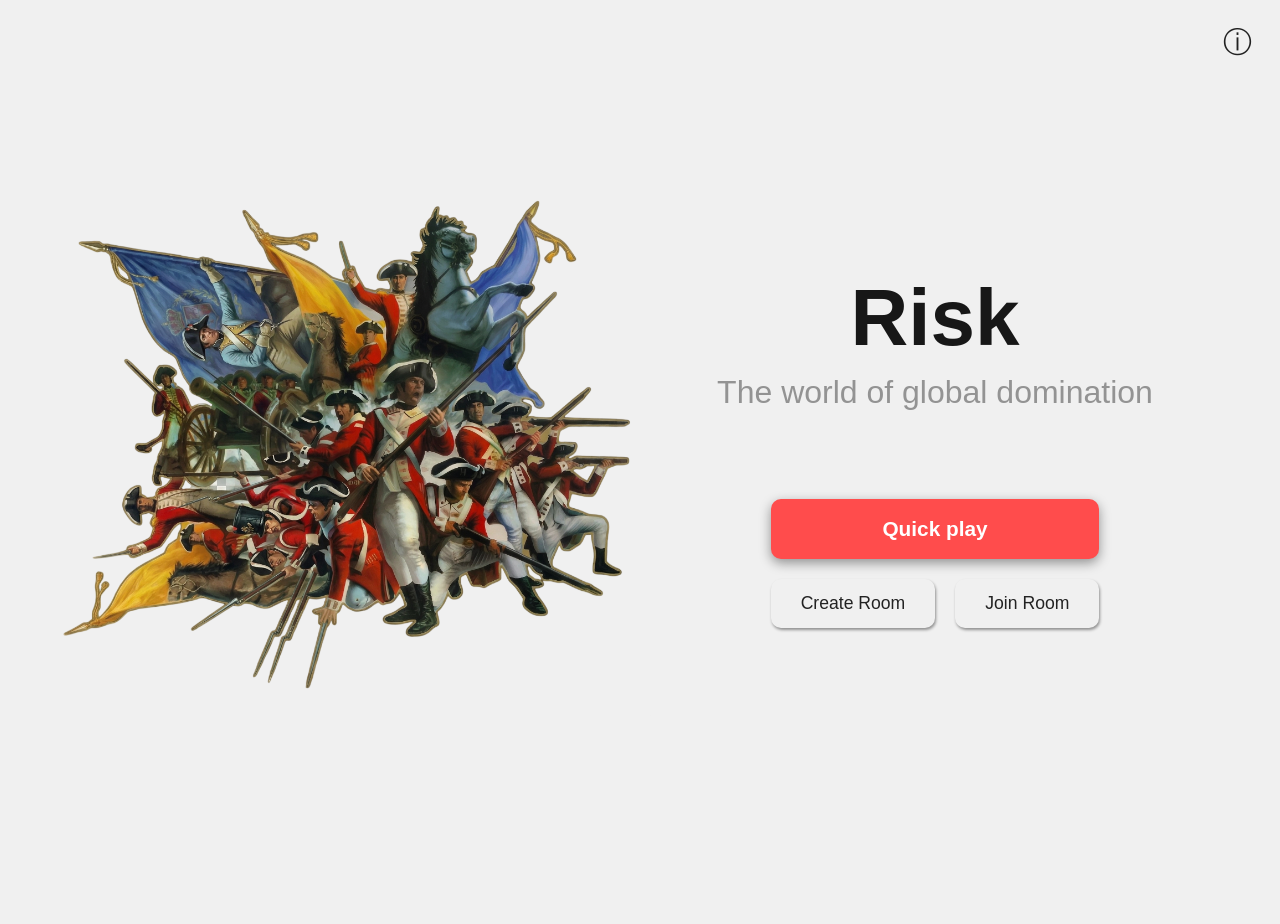
==== public/index.html @ a7f4a935 "[REF-03] | Removes unwanted assets & updates UI | [Adarsh/Amisha]" ====
<!DOCTYPE html>
<html lang="en">
  <head>
    <title>Home</title>
    <link rel="stylesheet" href="./styles/home.css" />
    <script type="module" src="./scripts/home_page/home.js"></script>
  </head>

  <body>
    <main>
      <section id="image-container">
        <img
          src="./assets/risk_logo.png"
          alt="risk_logo.png"
          id="risk-logo-img"
        >
      </section>
      <section id="content-container">
        <header id="game-heading">
          <h1>Risk</h1>
          <h2>The world of global domination</h2>
        </header>
        <div id="actions-panel">
          <form method="post" action="/quick-play" id="quick-play-actions">
            <button type="submit" id="quick-play-btn">Quick play</button>
          </form>

          <div id="room-actions">
            <button id="create-room-btn">Create Room</button>
            <button id="join-room-btn">Join Room</button>
          </div>
        </div>
      </section>

      <div id="game-info">
        <button id="game-info-btn">&#9432;</button>
      </div>
      <section id="game-information" class="game-info hidden">
        <article id="about">
          <h2>About</h2>
          <p>
            A strategy game of world domination. Capture territories, grow your
            armies, and eliminate opponents to control the entire map.
          </p>
        </article>

        <article id="objective">
          <h2>Objective</h2>
          <p>Conquer all 42 territories and defeat all players.</p>
        </article>

        <article id="turn-flow">
          <h2>Turn Flow</h2>
          <p>Each turn:</p>
          <ol>
            <li>
              <strong>Reinforce</strong> – Get armies (territories ÷ 3, min 3 +
              continent bonuses + cards)
            </li>
            <li>
              <strong>Attack</strong> – Invade adjacent territories using dice
            </li>
            <li>
              <strong>Fortify</strong> – Move armies between your territories
              (once)
            </li>
          </ol>
        </article>

        <article id="combat">
          <h2>Combat</h2>
          <ol>
            <li>Attack with up to 3 dice (need 2+ armies)</li>
            <li>Defender rolls up to 2 dice</li>
            <li>Highest dice win → loser removes 1 army</li>
            <li>Capture territory when enemy reaches 0</li>
          </ol>
        </article>

        <article id="cards">
          <h2>Cards</h2>
          <ol>
            <li>Gain 1 card if you capture a territory</li>
            <li>Trade sets for bonus armies</li>
            <li>Max 4 cards → must trade</li>
            <li>Eliminating a player gives you their cards</li>
          </ol>
        </article>
      </section>
    </main>
  </body>
</html>
---- public/styles/home.css ----
:root {
  --color-bg-main: #f0f0f0;
  --color-bg-hover-light: #ddd;

  --text-primary: #171717;
  --text-secondary: #939393;
  --text-dark: #222;
  --text-inverse: #ffffff;

  --color-accent: #ff4c4c;
  --color-accent-hover: #ff1a1a;

  --color-glass: rgba(255, 255, 255, 0.1);
  --color-glass-border: rgba(255, 255, 255, 0.2);

  --color-input-border: #ddd;
  --color-input-focus: var(--color-accent);
  --color-input-focus-shadow: rgba(255, 76, 76, 0.4);

  --color-button-text: #222;
  --color-button-hover-bg: #ddd;

  --color-icon-default: #222;
  --color-icon-hover-bg: #222;
  --color-icon-hover-text: #fff;

  --button-light-shadow: 1px 2px 3px rgba(0, 0, 0, 0.4);
  --shadow-soft: 0 4px 12px rgba(0, 0, 0, 0.4);
  --shadow-strong: 0 8px 20px rgba(255, 26, 26, 0.5);
}

* {
  margin: 0;
  padding: 0;
  box-sizing: border-box;
  font-family: "Montserrat", sans-serif;
}

body,
html {
  height: 100%;
  background-color: var(--color-bg-main);
  background-repeat: no-repeat;
  background-size: cover;
  overflow: hidden;
  backdrop-filter: blur(4px);
}

main {
  display: flex;
  height: 100vh;
}

#image-container {
  flex: 1;
  padding: 10em 0;
  position: relative;
  display: flex;
  justify-content: center;
  align-items: center;
  transition: transform 0.6s ease;
}

#risk-logo-img {
  transform: rotate(-90deg);
  width: 90%;
  height: auto;
}

#content-container {
  flex: 1;
  position: relative;
  display: flex;
  justify-content: center;
  align-items: center;
  padding: 50px;
  gap: 3em;
  flex-direction: column;
}

#game-info {
  position: absolute;
  top: 20px;
  right: 20px;
  z-index: 2;
}

#game-info-btn {
  font-size: 1.8em;
  border: none;
  background: transparent;
  border-radius: 50%;
  width: 45px;
  height: 45px;
  cursor: pointer;
  color: var(--color-icon-default);
  transition: all 0.3s ease;
}

#game-info-btn:hover {
  background: var(--color-icon-hover-bg);
  color: var(--color-icon-hover-text);
  transform: rotate(360deg);
}

#game-heading {
  text-align: center;
  margin-bottom: 40px;
  opacity: 0;
  animation: fadeIn 1s ease forwards;
  animation-delay: 0.3s;
}

header h1 {
  font-size: 5em;
  font-weight: 700;
  margin-bottom: 10px;
  color: var(--text-primary);
  transition: all 0.3s ease;
}

header h2 {
  font-size: 2rem;
  font-weight: 400;
  color: var(--text-secondary);
  transition: all 0.3s ease;
}

#quick-play-actions {
  width: 100%;
  margin-bottom: 20px;
}

#quick-play-btn {
  width: 100%;
  border: none;
  padding: 18px 0;
  cursor: pointer;
  font-weight: 700;
  font-size: 1.3rem;
  border-radius: 10px;
  transition: all 0.3s ease;
  color: var(--text-inverse);
  box-shadow: var(--shadow-soft);
  background-color: var(--color-accent);
}

#quick-play-btn:hover {
  background-color: var(--color-accent-hover);
  box-shadow: var(--shadow-strong);
  transform: scale(1.08);
}

#room-actions {
  display: flex;
  justify-content: center;
  gap: 20px;
}

#create-room-btn,
#join-room-btn {
  border: none;
  cursor: pointer;
  font-size: 1.1em;
  font-weight: 500;
  padding: 14px 30px;
  border-radius: 10px;
  transition: all 0.3s ease;
  background-color: transparent;
  color: var(--color-button-text);
  box-shadow: var(--button-light-shadow);
}

#create-room-btn:hover,
#join-room-btn:hover {
  background-color: var(--color-button-hover-bg);
  transform: translateY(-3px);
}

@keyframes fadeIn {
  0% {
    opacity: 0;
    transform: translateY(-20px);
  }
  100% {
    opacity: 1;
    transform: translateY(0);
  }
}

@keyframes pulse {
  0% {
    transform: scale(1);
  }
  50% {
    transform: scale(1.02);
  }
  100% {
    transform: scale(1);
  }
}

#game-information {
  position: absolute;
  top: 0;
  right: 0;
  width: 50%;
  height: 100vh;

  padding: 60px 50px;

  display: flex;
  flex-direction: column;
  gap: 25px;

  transform: translateX(100%);
  pointer-events: none;

  transition: transform 1s ease-in, opacity 0.6s ease;
}

main.show-info #game-information {
  transform: translateX(0);
  opacity: 1;
}

main.show-info #content-container {
  transform: translateX(0);
  opacity: 0;
  pointer-events: none;
}

#image-container,
#content-container {
  transition: transform 1s ease-in, opacity 0.6s ease;
}

#game-information article {
  padding: 20px;
  border-radius: 10px;
  background: #f7f7f7;
}

#game-information h2 {
  margin-bottom: 8px;
  color: #222;
}

#game-information p,
#game-information li {
  color: #555;
  line-height: 1.5;
}

#game-information ol {
  padding-left: 18px;
}

#game-heading {
  opacity: 0;
}

main:not(.show-info) #game-heading {
  animation: fadeIn 1s ease-in forwards;
  animation-delay: 0.6s;
}

main.show-info #game-heading {
  opacity: 0;
  animation: none;
}

main:not(.show-info) #content-container {
  transition: transform 0.6s ease, opacity 0.6s ease;
}
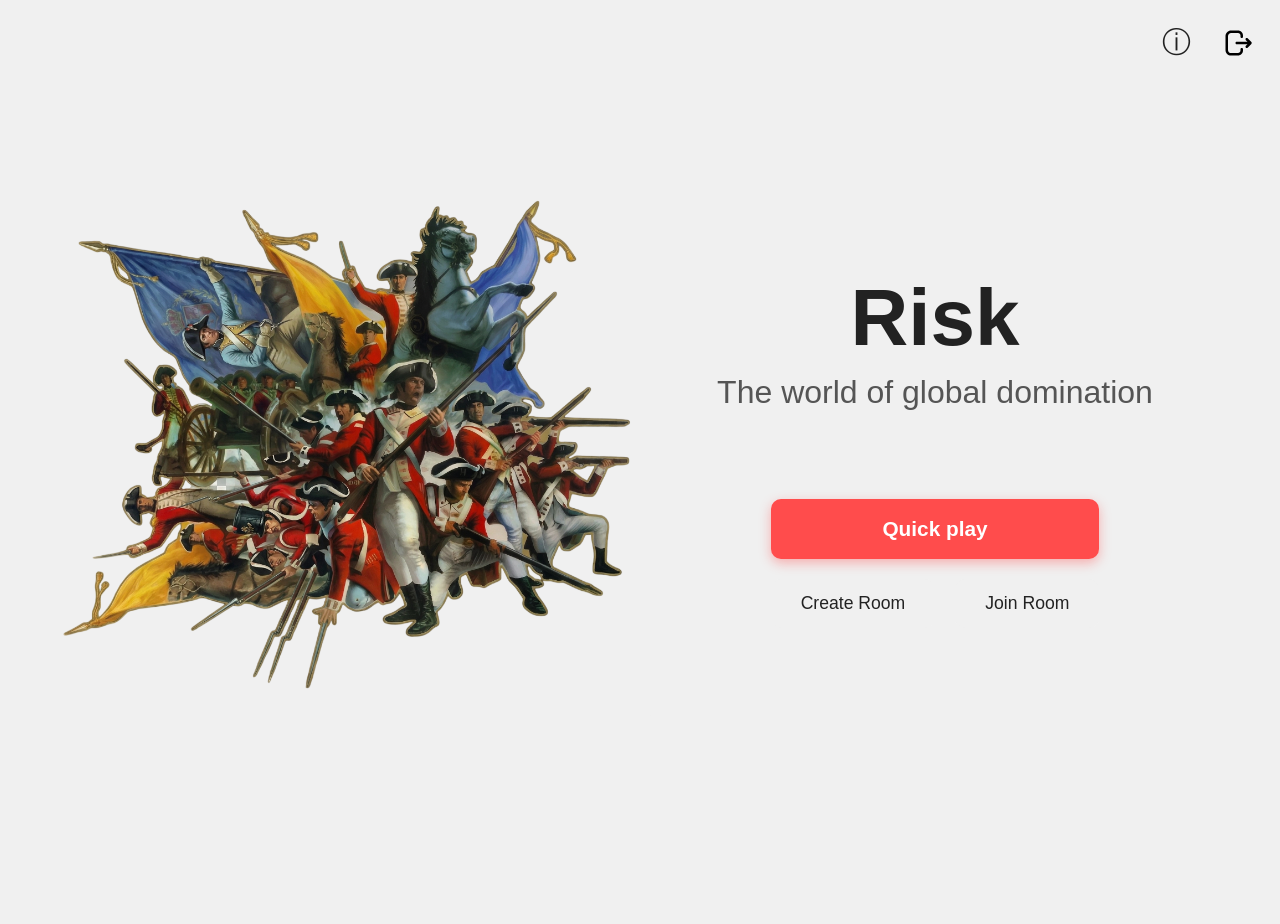
==== commit 734af517: "[#Ref-03] | removes unused exit game button | [Sidhartha]" ====
--- a/public/index.html
+++ b/public/index.html
@@ -5,7 +5,6 @@
     <link rel="stylesheet" href="./styles/home.css" />
     <script type="module" src="./scripts/home_page/home.js"></script>
   </head>
-
   <body>
     <main>
       <section id="image-container">
@@ -13,13 +12,14 @@
           src="./assets/risk_logo.png"
           alt="risk_logo.png"
           id="risk-logo-img"
-        >
+        />
       </section>
       <section id="content-container">
         <header id="game-heading">
           <h1>Risk</h1>
           <h2>The world of global domination</h2>
         </header>
+
         <div id="actions-panel">
           <form method="post" action="/quick-play" id="quick-play-actions">
             <button type="submit" id="quick-play-btn">Quick play</button>
@@ -31,10 +31,29 @@
           </div>
         </div>
       </section>
-
-      <div id="game-info">
-        <button id="game-info-btn">&#9432;</button>
-      </div>
+      <section id="menu">
+        <div class="game-info">
+          <button id="game-info-btn">&#9432;</button>
+        </div>
+        <div class="game-info">
+          <form action="/logout" method="post">
+            <button id="logout-button" type="submit">
+              <svg
+                width="30px"
+                height="30px"
+                viewBox="0 0 24 24"
+                xmlns="http://www.w3.org/2000/svg"
+              >
+                <path
+                  fill-rule="evenodd"
+                  clip-rule="evenodd"
+                  d="M2 6.5C2 4.01472 4.01472 2 6.5 2H12C14.2091 2 16 3.79086 16 6V7C16 7.55228 15.5523 8 15 8C14.4477 8 14 7.55228 14 7V6C14 4.89543 13.1046 4 12 4H6.5C5.11929 4 4 5.11929 4 6.5V17.5C4 18.8807 5.11929 20 6.5 20H12C13.1046 20 14 19.1046 14 18V17C14 16.4477 14.4477 16 15 16C15.5523 16 16 16.4477 16 17V18C16 20.2091 14.2091 22 12 22H6.5C4.01472 22 2 19.9853 2 17.5V6.5ZM18.2929 8.29289C18.6834 7.90237 19.3166 7.90237 19.7071 8.29289L22.7071 11.2929C23.0976 11.6834 23.0976 12.3166 22.7071 12.7071L19.7071 15.7071C19.3166 16.0976 18.6834 16.0976 18.2929 15.7071C17.9024 15.3166 17.9024 14.6834 18.2929 14.2929L19.5858 13L11 13C10.4477 13 10 12.5523 10 12C10 11.4477 10.4477 11 11 11L19.5858 11L18.2929 9.70711C17.9024 9.31658 17.9024 8.68342 18.2929 8.29289Z"
+                />
+              </svg>
+            </button>
+          </form>
+        </div>
+      </section>
       <section id="game-information" class="game-info hidden">
         <article id="about">
           <h2>About</h2>
@@ -54,14 +73,14 @@
           <p>Each turn:</p>
           <ol>
             <li>
-              <strong>Reinforce</strong> – Get armies (territories ÷ 3, min 3 +
+              <strong>Reinforce</strong> - Get armies (territories ÷ 3, min 3 +
               continent bonuses + cards)
             </li>
             <li>
-              <strong>Attack</strong> – Invade adjacent territories using dice
+              <strong>Attack</strong> - Invade adjacent territories using dice
             </li>
             <li>
-              <strong>Fortify</strong> – Move armies between your territories
+              <strong>Fortify</strong> - Move armies between your territories
               (once)
             </li>
           </ol>
--- a/public/styles/home.css
+++ b/public/styles/home.css
@@ -1,34 +1,3 @@
-:root {
-  --color-bg-main: #f0f0f0;
-  --color-bg-hover-light: #ddd;
-
-  --text-primary: #171717;
-  --text-secondary: #939393;
-  --text-dark: #222;
-  --text-inverse: #ffffff;
-
-  --color-accent: #ff4c4c;
-  --color-accent-hover: #ff1a1a;
-
-  --color-glass: rgba(255, 255, 255, 0.1);
-  --color-glass-border: rgba(255, 255, 255, 0.2);
-
-  --color-input-border: #ddd;
-  --color-input-focus: var(--color-accent);
-  --color-input-focus-shadow: rgba(255, 76, 76, 0.4);
-
-  --color-button-text: #222;
-  --color-button-hover-bg: #ddd;
-
-  --color-icon-default: #222;
-  --color-icon-hover-bg: #222;
-  --color-icon-hover-text: #fff;
-
-  --button-light-shadow: 1px 2px 3px rgba(0, 0, 0, 0.4);
-  --shadow-soft: 0 4px 12px rgba(0, 0, 0, 0.4);
-  --shadow-strong: 0 8px 20px rgba(255, 26, 26, 0.5);
-}
-
 * {
   margin: 0;
   padding: 0;
@@ -39,11 +8,8 @@
 body,
 html {
   height: 100%;
-  background-color: var(--color-bg-main);
-  background-repeat: no-repeat;
-  background-size: cover;
+  background-color: #f0f0f0;
   overflow: hidden;
-  backdrop-filter: blur(4px);
 }
 
 main {
@@ -61,6 +27,10 @@
   transition: transform 0.6s ease;
 }
 
+#image-container:hover {
+  transform: scale(1.02);
+}
+
 #risk-logo-img {
   transform: rotate(-90deg);
   width: 90%;
@@ -78,14 +48,19 @@
   flex-direction: column;
 }
 
-#game-info {
+#menu {
   position: absolute;
   top: 20px;
   right: 20px;
   z-index: 2;
-}
-
-#game-info-btn {
+  display: flex;
+  gap: 1em;
+  justify-content: center;
+  align-items: center;
+}
+
+#game-info-btn,
+#logout-button {
   font-size: 1.8em;
   border: none;
   background: transparent;
@@ -93,13 +68,29 @@
   width: 45px;
   height: 45px;
   cursor: pointer;
-  color: var(--color-icon-default);
+  color: #222;
   transition: all 0.3s ease;
 }
 
+#logout-button {
+  background-size: 30px 30px;
+  background-repeat: no-repeat;
+  background-position: center;
+
+  display: flex;
+  justify-content: center;
+  align-items: center;
+}
+
 #game-info-btn:hover {
-  background: var(--color-icon-hover-bg);
-  color: var(--color-icon-hover-text);
+  background: #222;
+  color: #fff;
+  transform: rotate(360deg);
+}
+
+#logout-button:hover {
+  background-color: #222;
+  fill: white;
   transform: rotate(360deg);
 }
 
@@ -115,15 +106,13 @@
   font-size: 5em;
   font-weight: 700;
   margin-bottom: 10px;
-  color: var(--text-primary);
-  transition: all 0.3s ease;
+  color: #222;
 }
 
 header h2 {
   font-size: 2rem;
   font-weight: 400;
-  color: var(--text-secondary);
-  transition: all 0.3s ease;
+  color: #555;
 }
 
 #quick-play-actions {
@@ -133,22 +122,23 @@
 
 #quick-play-btn {
   width: 100%;
+  padding: 18px 0;
+  font-size: 1.3rem;
+  font-weight: 700;
+  border-radius: 10px;
   border: none;
-  padding: 18px 0;
+  background-color: #ff4c4c;
+  color: #fff;
   cursor: pointer;
-  font-weight: 700;
-  font-size: 1.3rem;
-  border-radius: 10px;
   transition: all 0.3s ease;
-  color: var(--text-inverse);
-  box-shadow: var(--shadow-soft);
-  background-color: var(--color-accent);
+  box-shadow: 0 4px 12px rgba(255, 76, 76, 0.4);
+  animation: pulse 2s infinite;
 }
 
 #quick-play-btn:hover {
-  background-color: var(--color-accent-hover);
-  box-shadow: var(--shadow-strong);
+  background-color: #ff1a1a;
   transform: scale(1.08);
+  box-shadow: 0 8px 20px rgba(255, 26, 26, 0.5);
 }
 
 #room-actions {
@@ -159,21 +149,20 @@
 
 #create-room-btn,
 #join-room-btn {
-  border: none;
-  cursor: pointer;
+  padding: 14px 30px;
   font-size: 1.1em;
   font-weight: 500;
-  padding: 14px 30px;
   border-radius: 10px;
+  border: none;
+  background-color: #f0f0f0;
+  color: #222;
+  cursor: pointer;
   transition: all 0.3s ease;
-  background-color: transparent;
-  color: var(--color-button-text);
-  box-shadow: var(--button-light-shadow);
 }
 
 #create-room-btn:hover,
 #join-room-btn:hover {
-  background-color: var(--color-button-hover-bg);
+  background-color: #ddd;
   transform: translateY(-3px);
 }
 
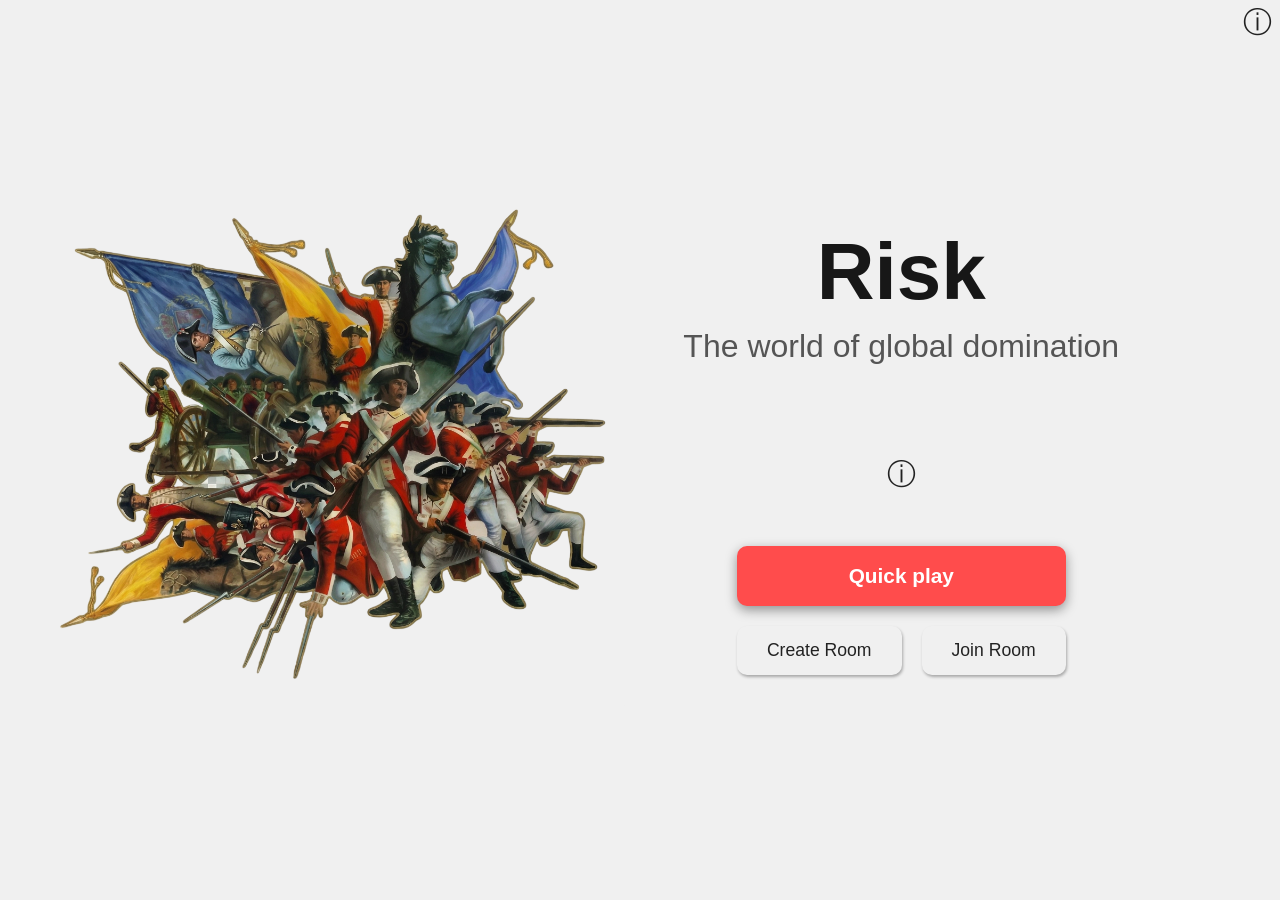
==== commit 3eb65f27: "[#03] |  add private room support, join/create flow, and lobby enhancements | [Bhargavi/Charitha] - " ====
--- a/public/index.html
+++ b/public/index.html
@@ -2,9 +2,11 @@
 <html lang="en">
   <head>
     <title>Home</title>
+    <script type="module" src="./scripts/home.js"></script>
     <link rel="stylesheet" href="./styles/home.css" />
-    <script type="module" src="./scripts/home_page/home.js"></script>
+    <link rel="stylesheet" href="./styles/components_style.css">
   </head>
+
   <body>
     <main>
       <section id="image-container">
@@ -14,11 +16,23 @@
           id="risk-logo-img"
         />
       </section>
+
       <section id="content-container">
         <header id="game-heading">
           <h1>Risk</h1>
           <h2>The world of global domination</h2>
         </header>
+
+        <div id="game-info">
+          <button id="game-info-btn">&#9432;</button>
+        </div>
+
+        <div id="join-room" class="disable-join">
+          <form action="/join-room" method="post" id="join-form">
+            <input type="text" name="roomId">
+            <button type="submit">Enter</button>
+          </form>
+        </div>
 
         <div id="actions-panel">
           <form method="post" action="/quick-play" id="quick-play-actions">
@@ -26,86 +40,17 @@
           </form>
 
           <div id="room-actions">
-            <button id="create-room-btn">Create Room</button>
+            <form action="/create-room" method="post">
+              <button id="create-room-btn">Create Room</button>
+            </form>
+
             <button id="join-room-btn">Join Room</button>
           </div>
         </div>
       </section>
-      <section id="menu">
-        <div class="game-info">
-          <button id="game-info-btn">&#9432;</button>
-        </div>
-        <div class="game-info">
-          <form action="/logout" method="post">
-            <button id="logout-button" type="submit">
-              <svg
-                width="30px"
-                height="30px"
-                viewBox="0 0 24 24"
-                xmlns="http://www.w3.org/2000/svg"
-              >
-                <path
-                  fill-rule="evenodd"
-                  clip-rule="evenodd"
-                  d="M2 6.5C2 4.01472 4.01472 2 6.5 2H12C14.2091 2 16 3.79086 16 6V7C16 7.55228 15.5523 8 15 8C14.4477 8 14 7.55228 14 7V6C14 4.89543 13.1046 4 12 4H6.5C5.11929 4 4 5.11929 4 6.5V17.5C4 18.8807 5.11929 20 6.5 20H12C13.1046 20 14 19.1046 14 18V17C14 16.4477 14.4477 16 15 16C15.5523 16 16 16.4477 16 17V18C16 20.2091 14.2091 22 12 22H6.5C4.01472 22 2 19.9853 2 17.5V6.5ZM18.2929 8.29289C18.6834 7.90237 19.3166 7.90237 19.7071 8.29289L22.7071 11.2929C23.0976 11.6834 23.0976 12.3166 22.7071 12.7071L19.7071 15.7071C19.3166 16.0976 18.6834 16.0976 18.2929 15.7071C17.9024 15.3166 17.9024 14.6834 18.2929 14.2929L19.5858 13L11 13C10.4477 13 10 12.5523 10 12C10 11.4477 10.4477 11 11 11L19.5858 11L18.2929 9.70711C17.9024 9.31658 17.9024 8.68342 18.2929 8.29289Z"
-                />
-              </svg>
-            </button>
-          </form>
-        </div>
-      </section>
-      <section id="game-information" class="game-info hidden">
-        <article id="about">
-          <h2>About</h2>
-          <p>
-            A strategy game of world domination. Capture territories, grow your
-            armies, and eliminate opponents to control the entire map.
-          </p>
-        </article>
-
-        <article id="objective">
-          <h2>Objective</h2>
-          <p>Conquer all 42 territories and defeat all players.</p>
-        </article>
-
-        <article id="turn-flow">
-          <h2>Turn Flow</h2>
-          <p>Each turn:</p>
-          <ol>
-            <li>
-              <strong>Reinforce</strong> - Get armies (territories ÷ 3, min 3 +
-              continent bonuses + cards)
-            </li>
-            <li>
-              <strong>Attack</strong> - Invade adjacent territories using dice
-            </li>
-            <li>
-              <strong>Fortify</strong> - Move armies between your territories
-              (once)
-            </li>
-          </ol>
-        </article>
-
-        <article id="combat">
-          <h2>Combat</h2>
-          <ol>
-            <li>Attack with up to 3 dice (need 2+ armies)</li>
-            <li>Defender rolls up to 2 dice</li>
-            <li>Highest dice win → loser removes 1 army</li>
-            <li>Capture territory when enemy reaches 0</li>
-          </ol>
-        </article>
-
-        <article id="cards">
-          <h2>Cards</h2>
-          <ol>
-            <li>Gain 1 card if you capture a territory</li>
-            <li>Trade sets for bonus armies</li>
-            <li>Max 4 cards → must trade</li>
-            <li>Eliminating a player gives you their cards</li>
-          </ol>
-        </article>
-      </section>
+      <div id="game-info">
+        <button id="game-info-btn">&#9432;</button>
+      </div>
     </main>
   </body>
 </html>
--- a/public/styles/home.css
+++ b/public/styles/home.css
@@ -1,3 +1,34 @@
+:root {
+  --color-bg-main: #f0f0f0;
+  --color-bg-hover-light: #ddd;
+
+  --text-primary: #171717;
+  --text-secondary: #555;
+  --text-dark: #222;
+  --text-inverse: #ffffff;
+
+  --color-accent: #ff4c4c;
+  --color-accent-hover: #ff1a1a;
+
+  --color-glass: rgba(255, 255, 255, 0.1);
+  --color-glass-border: rgba(255, 255, 255, 0.2);
+
+  --color-input-border: #ddd;
+  --color-input-focus: var(--color-accent);
+  --color-input-focus-shadow: rgba(255, 76, 76, 0.4);
+
+  --color-button-text: #222;
+  --color-button-hover-bg: #ddd;
+
+  --color-icon-default: #222;
+  --color-icon-hover-bg: #222;
+  --color-icon-hover-text: #fff;
+
+  --button-light-shadow: 1px 2px 3px rgba(0, 0, 0, 0.3);
+  --shadow-soft: 0 4px 12px rgba(0, 0, 0, 0.4);
+  --shadow-strong: 0 8px 20px rgba(255, 26, 26, 0.5);
+}
+
 * {
   margin: 0;
   padding: 0;
@@ -8,8 +39,11 @@
 body,
 html {
   height: 100%;
-  background-color: #f0f0f0;
+  background-color: var(--color-bg-main);
+  background-repeat: no-repeat;
+  background-size: cover;
   overflow: hidden;
+  backdrop-filter: blur(4px);
 }
 
 main {
@@ -25,10 +59,6 @@
   justify-content: center;
   align-items: center;
   transition: transform 0.6s ease;
-}
-
-#image-container:hover {
-  transform: scale(1.02);
 }
 
 #risk-logo-img {
@@ -68,7 +98,7 @@
   width: 45px;
   height: 45px;
   cursor: pointer;
-  color: #222;
+  color: var(--color-icon-default);
   transition: all 0.3s ease;
 }
 
@@ -83,8 +113,8 @@
 }
 
 #game-info-btn:hover {
-  background: #222;
-  color: #fff;
+  background: var(--color-icon-hover-bg);
+  color: var(--color-icon-hover-text);
   transform: rotate(360deg);
 }
 
@@ -106,13 +136,15 @@
   font-size: 5em;
   font-weight: 700;
   margin-bottom: 10px;
-  color: #222;
+  color: var(--text-primary);
+  transition: all 0.3s ease;
 }
 
 header h2 {
   font-size: 2rem;
   font-weight: 400;
-  color: #555;
+  color: var(--text-secondary);
+  transition: all 0.3s ease;
 }
 
 #quick-play-actions {
@@ -122,23 +154,23 @@
 
 #quick-play-btn {
   width: 100%;
+  border: none;
   padding: 18px 0;
+  cursor: pointer;
+  font-weight: 700;
   font-size: 1.3rem;
-  font-weight: 700;
   border-radius: 10px;
-  border: none;
-  background-color: #ff4c4c;
-  color: #fff;
-  cursor: pointer;
-  transition: all 0.3s ease;
-  box-shadow: 0 4px 12px rgba(255, 76, 76, 0.4);
+  transition: all 0.3s ease;
+  color: var(--text-inverse);
   animation: pulse 2s infinite;
+  box-shadow: var(--shadow-soft);
+  background-color: var(--color-accent);
 }
 
 #quick-play-btn:hover {
-  background-color: #ff1a1a;
+  background-color: var(--color-accent-hover);
+  box-shadow: var(--shadow-strong);
   transform: scale(1.08);
-  box-shadow: 0 8px 20px rgba(255, 26, 26, 0.5);
 }
 
 #room-actions {
@@ -149,20 +181,21 @@
 
 #create-room-btn,
 #join-room-btn {
-  padding: 14px 30px;
+  border: none;
+  cursor: pointer;
   font-size: 1.1em;
   font-weight: 500;
+  padding: 14px 30px;
   border-radius: 10px;
-  border: none;
-  background-color: #f0f0f0;
-  color: #222;
-  cursor: pointer;
-  transition: all 0.3s ease;
+  transition: all 0.3s ease;
+  background-color: transparent;
+  color: var(--color-button-text);
+  box-shadow: var(--button-light-shadow);
 }
 
 #create-room-btn:hover,
 #join-room-btn:hover {
-  background-color: #ddd;
+  background-color: var(--color-button-hover-bg);
   transform: translateY(-3px);
 }
 
--- a/public/styles/components_style.css
+++ b/public/styles/components_style.css
@@ -0,0 +1,503 @@
+.sidebar-left {
+  position: absolute;
+  top: 45%;
+  left: 2%;
+  display: flex;
+  flex-direction: column;
+  gap: 20px;
+  align-items: center;
+}
+
+.golden-cavalry-container {
+  position: relative;
+  top: 18px;
+  width: 60px;
+  height: 60px;
+  display: flex;
+  align-items: center;
+  justify-content: center;
+}
+
+.army-stats {
+  font-family: var(--primary-font);
+  display: flex;
+  align-items: center;
+}
+
+.stat-box {
+  color: var(--text-primary);
+  border: var(--ui-border);
+  background: var(--color-surface);
+  padding: 8px 14px;
+  font-weight: bold;
+}
+
+.stat-box.large {
+  font-size: 1.2em;
+  box-shadow: 0 10px 15px rgba(0, 0, 0, 0.1);
+}
+
+.stat-box.side {
+  color: var(--text-secondary);
+  margin: 0 -1px;
+}
+
+.continent-list {
+  display: grid;
+  grid-template-columns: repeat(2, 1fr);
+  gap: 12px;
+}
+
+.continent-pill {
+  border: var(--ui-border);
+  color: var(--text-primary);
+  border-radius: 8px;
+  padding: 10px 15px;
+  font-size: 0.9em;
+  font-weight: 700;
+  text-align: center;
+}
+
+.pill-na {
+  border: 2px solid var(--north-america-outline);
+  color: var(--north-america-outline);
+}
+
+.pill-sa {
+  border: 2px solid var(--south-america-outline);
+  color: var(--south-america-outline);
+}
+
+.pill-eu {
+  border: 2px solid var(--europe-outline);
+  color: var(--europe-outline);
+}
+
+.pill-af {
+  border: 2px solid var(--africa-outline);
+  color: var(--africa-outline);
+}
+
+.pill-as {
+  border: 2px solid var(--asia-outline);
+  color: var(--asia-outline);
+}
+
+.pill-au {
+  border: 2px solid var(--australia-outline);
+  color: var(--australia-outline);
+}
+
+.action-menu {
+  position: absolute;
+  bottom: 40px;
+  right: 40px;
+  display: flex;
+  gap: 15px;
+}
+
+.action-btn {
+  width: 65px;
+  height: 65px;
+  border: var(--ui-border);
+  border-radius: 50%;
+  background: var(--color-surface);
+  display: flex;
+  flex-direction: column;
+  align-items: center;
+  justify-content: center;
+  cursor: pointer;
+  font-size: 0.7em;
+  font-weight: 700;
+  color: var(--text-secondary);
+  transition: all 0.2s ease;
+}
+
+.action-btn svg {
+  width: 24px;
+  height: 24px;
+  stroke-width: 2;
+  margin-bottom: 4px;
+}
+
+.action-btn:hover {
+  border-color: var(--text-primary);
+  color: var(--text-primary);
+  transform: translateY(-2px);
+}
+
+.card-alert {
+  fill: red;
+  cx: 38;
+  cy: 10;
+  r: 10;
+}
+
+.highlight-card-icon {
+  background-color: var(--color-highlight-icon);
+  animation: infinite jump 1s ease;
+}
+
+.icon {
+  display: inline-block;
+  font-size: 40px;
+  cursor: pointer;
+}
+
+.icon-jump {
+  animation: infinite jump 1s ease;
+}
+
+.glow {
+  transform: translateY(-3px) scale(1.03);
+  box-shadow:
+    0 0 20px rgb(200, 238, 12),
+    0 0 16px rgba(255, 215, 0, 0.5),
+    0 8px 20px rgba(0, 0, 0, 0.25);
+}
+
+.glow-correct {
+  transform: translateY(-3px) scale(1.03);
+  box-shadow:
+    0 0 20px rgb(61, 242, 6),
+    0 0 16px rgba(101, 220, 16, 0.5),
+    0 8px 20px rgba(0, 0, 0, 0.25);
+}
+
+.glow-wrong {
+  transform: translateY(-3px) scale(1.03);
+  box-shadow:
+    0 0 20px rgb(255, 7, 7),
+    0 0 16px rgba(255, 98, 14, 0.5),
+    0 8px 20px rgba(0, 0, 0, 0.25);
+}
+
+#card-area,
+#force-trade {
+  z-index: 2;
+  position: absolute;
+  inset: 55% 64%;
+  height: 20em;
+  width: 40em;
+  background: rgba(255, 255, 255, 0.15);
+  backdrop-filter: blur(7px);
+
+  border: 1px solid rgba(255, 255, 255, 0.2);
+
+  box-shadow:
+    0 8px 32px rgba(0, 0, 0, 0.2),
+    inset 0 0 10px rgba(255, 255, 255, 0.1);
+
+  border-radius: 12px;
+  transition: all 0.6s ease-in;
+}
+
+.hidden {
+  opacity: 0;
+  transform: translateX(800px);
+}
+
+#card-area button,
+#force-trade button {
+  position: absolute;
+  top: 88%;
+  left: calc(50% - 3em);
+  height: 2em;
+  width: 3em;
+}
+
+#card-area > div,
+#force-trade div {
+  display: grid;
+  grid-auto-flow: column;
+  grid-auto-columns: 10em;
+  gap: 0.5em;
+  padding: 1em;
+  width: 100%;
+  height: 17em;
+  overflow-x: auto;
+  overflow-y: hidden;
+}
+
+.card {
+  display: flex;
+  justify-content: center;
+  align-items: center;
+  height: 14em;
+  width: 9em;
+  justify-content: center;
+  background-repeat: no-repeat;
+  border-radius: 10px;
+  border: 1px solid black;
+  transition: all 0.4s ease;
+  width: 100%;
+}
+
+[data-card-type="canon"] {
+  background-image: url(../assets/canon.svg);
+  background-position: center;
+  background-size: cover;
+}
+
+[data-card-type="soldier"] {
+  background-image: url(../assets/cavalry.png);
+  background-size: cover;
+  background-position: center;
+}
+
+[data-card-type="knight"] {
+  background-size: cover;
+  background-image: url(../assets/artillery.png);
+  background-position: center;
+}
+
+[data-card-type="wild"] {
+  background-size: cover;
+  background-image: url(../assets/wildCard.png);
+  background-position: center;
+}
+
+#game-state-container {
+  top: 20px;
+  left: 20px;
+  z-index: 100;
+  padding: 0.6em;
+  position: fixed;
+  font-size: 1.3em;
+  font-weight: 600;
+  font-family: sans-serif;
+  text-transform: uppercase;
+}
+
+.notification {
+  position: fixed;
+  display: none;
+  width: 100%;
+  top: 80%;
+  left: 0px;
+  height: 4em;
+  opacity: 0;
+  transition: transform 0.3s ease, opacity 0.3s ease;
+}
+
+.notification.success,
+.notification.fail,
+.notification.info,
+.notification.warning {
+  display: flex;
+  justify-content: center;
+  align-items: center;
+  opacity: 0.8;
+}
+
+.notification.success {
+  background: var(--color-success);
+}
+
+.notification.fail {
+  background: var(--color-fail);
+}
+
+#notification-text {
+  color: black;
+  font-family: var(--text-secondary);
+  text-align: center;
+  font-size: 2em;
+}
+
+.notification.info {
+  background: var(--color-info);
+}
+
+.notification.warning {
+  background: var(--color-warning);
+}
+
+/* #skip-button {
+  z-index: 10;
+  position: fixed;
+  right: 3%;
+  bottom: 20%;
+  border: 1px solid rgba(0, 0, 0, 0.5);
+  background: white;
+  border-radius: 5px;
+  padding: 20px;
+  font-size: 20px;
+}
+
+#skip-button:hover {
+  background-color: rgba(0, 0, 0, 0.2);
+} */
+
+#skip-button {
+  position: fixed;
+  right: 3%;
+  bottom: 20%;
+
+  padding: 12px 22px;
+  font-size: 16px;
+  font-family: var(--secondary-font);
+
+  color: #3e3326;
+
+  background: linear-gradient(to bottom, #f4e7c5, #e0cfa3);
+
+  border: 2px solid #8b7d6a;
+  border-radius: 8px;
+
+  box-shadow:
+    0 3px 6px rgba(0, 0, 0, 0.3),
+    inset 0 1px 0 rgba(255, 255, 255, 0.6);
+
+  cursor: pointer;
+  transition: all 0.2s ease;
+}
+
+#skip-button:hover {
+  background: linear-gradient(to bottom, #f8edcf, #e8d8b5);
+
+  border-color: #c4a75c;
+  box-shadow: 0 4px 10px rgba(0, 0, 0, 0.4), 0 0 6px rgba(196, 167, 92, 0.6);
+
+  transform: translateY(-2px);
+}
+
+input[type="number"]::-webkit-outer-spin-button,
+input[type="number"]::-webkit-inner-spin-button {
+  -webkit-appearance: none;
+  margin: 0;
+}
+
+#deploy-troops-container {
+  position: absolute;
+  transform: translateX(-50%) translateY(-80%);
+  border: none;
+  border-radius: 14px;
+  background: transparent;
+}
+
+#deploy-troops-selector,
+#deploy-actions {
+  width: 8em;
+  display: flex;
+}
+
+#deploy-troops-selector {
+  justify-content: space-between;
+  align-items: center;
+  background: var(--color-bg-deploy-troop-selection);
+  border-radius: 10px;
+  overflow: hidden;
+}
+
+#deploy-actions {
+  justify-content: space-between;
+  gap: 10px;
+}
+
+#deploy-troops-form {
+  display: flex;
+  flex-direction: column;
+  gap: 16px;
+  padding: 10px;
+
+  background: var(--color-bg-deploy-form);
+  border-radius: 14px;
+  box-shadow: 0 10px 25px rgba(0, 0, 0, 0.4);
+
+  color: var(--text-tertiary);
+  font-family: var(--primary-font);
+}
+
+#deploy-troops-selector button,
+#deploy-troops-btn,
+#cancel-deploy-btn {
+  border: none;
+  cursor: pointer;
+  transition: 0.2s;
+}
+
+#deploy-troops-selector button {
+  width: 42px;
+  height: 42px;
+  background: var(--color-bg-deploy-selector-button);
+  color: var(--text-tertiary);
+  font-size: 18px;
+}
+
+#deploy-troops-selector button:hover {
+  background: var(--color-bg-deploy-selector-button-hover);
+}
+
+#troop-count-input {
+  height: 42px;
+  border: none;
+  outline: none;
+  text-align: center;
+  background: transparent;
+  color: var(--text-tertiary);
+  font-size: 16px;
+}
+
+#deploy-troops-btn,
+#cancel-deploy-btn {
+  flex: 1;
+  padding: 0.4em 0;
+  border-radius: 8px;
+}
+
+#deploy-troops-btn {
+  background: var(--color-bg-deploy-button);
+  color: var(--text-tertiary);
+  font-weight: 600;
+}
+
+#cancel-deploy-btn {
+  background: var(--color-bg-cancel-deploy);
+  color: var(--color-tertiary);
+  font-size: 16px;
+}
+
+#cancel-deploy-btn:hover {
+  background: var(--color-bg-cancel-deploy-hover);
+}
+
+#deploy-troops-btn:hover,
+#cancel-deploy-btn:hover {
+  transform: scale(1.05);
+}
+
+#cancel-deploy-btn:active {
+  transform: scale(0.9);
+}
+
+.glass-box, #glass-box {
+  position: absolute;
+  background: var(--color-bg-glass-box);
+  margin: 0 auto;
+  z-index: 10;
+  height: 20em;
+  width: 40em;
+  border-radius: 10px;
+  display: flex;
+  flex-direction: column;
+  gap: 1em;
+  justify-content: center;
+  align-items: center;
+  color: var(--color-glass-box);
+  inset: 30%;
+  transition: all 0.6s ease-in;
+  box-shadow: 0 0 5px 4px rgba(15, 110, 194, 0.437);
+}
+
+.d-none {
+  transform: translateY(-60em);
+}
+
+.disable-join {
+  display: none;
+}
+
+.remove-events {
+  pointer-events: none;
+}
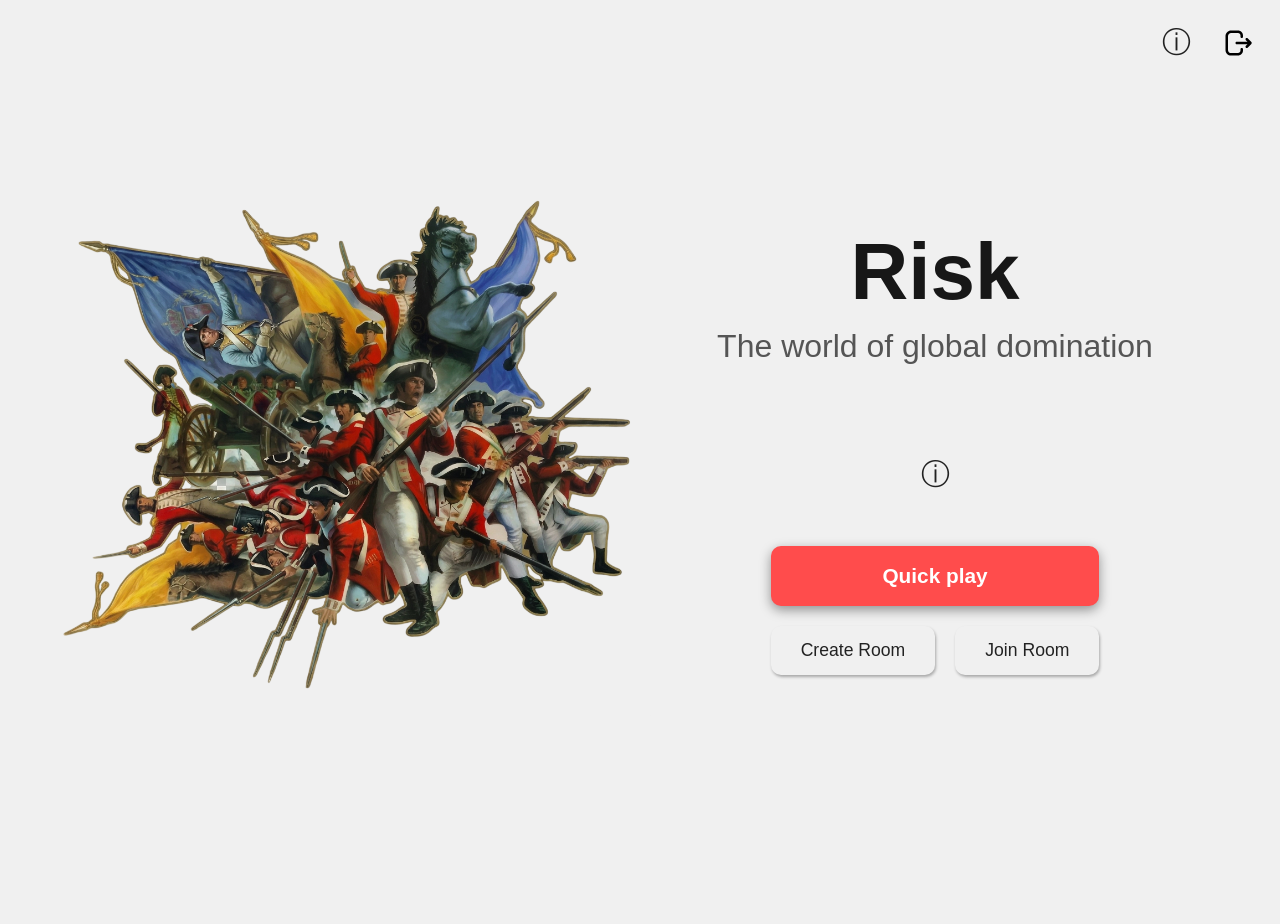
==== commit ede4f9fe: "[#03] | Merge branch 'main' of github.com:step-batch-11/risk-imperium | [Bhargavi/Charitha]" ====
--- a/public/index.html
+++ b/public/index.html
@@ -5,8 +5,8 @@
     <script type="module" src="./scripts/home.js"></script>
     <link rel="stylesheet" href="./styles/home.css" />
     <link rel="stylesheet" href="./styles/components_style.css">
+    <script type="module" src="./scripts/home_page/home.js"></script>
   </head>
-
   <body>
     <main>
       <section id="image-container">
@@ -48,9 +48,81 @@
           </div>
         </div>
       </section>
-      <div id="game-info">
-        <button id="game-info-btn">&#9432;</button>
-      </div>
+      <section id="menu">
+        <div class="game-info">
+          <button id="game-info-btn">&#9432;</button>
+        </div>
+        <div class="game-info">
+          <form action="/logout" method="post">
+            <button id="logout-button" type="submit">
+              <svg
+                width="30px"
+                height="30px"
+                viewBox="0 0 24 24"
+                xmlns="http://www.w3.org/2000/svg"
+              >
+                <path
+                  fill-rule="evenodd"
+                  clip-rule="evenodd"
+                  d="M2 6.5C2 4.01472 4.01472 2 6.5 2H12C14.2091 2 16 3.79086 16 6V7C16 7.55228 15.5523 8 15 8C14.4477 8 14 7.55228 14 7V6C14 4.89543 13.1046 4 12 4H6.5C5.11929 4 4 5.11929 4 6.5V17.5C4 18.8807 5.11929 20 6.5 20H12C13.1046 20 14 19.1046 14 18V17C14 16.4477 14.4477 16 15 16C15.5523 16 16 16.4477 16 17V18C16 20.2091 14.2091 22 12 22H6.5C4.01472 22 2 19.9853 2 17.5V6.5ZM18.2929 8.29289C18.6834 7.90237 19.3166 7.90237 19.7071 8.29289L22.7071 11.2929C23.0976 11.6834 23.0976 12.3166 22.7071 12.7071L19.7071 15.7071C19.3166 16.0976 18.6834 16.0976 18.2929 15.7071C17.9024 15.3166 17.9024 14.6834 18.2929 14.2929L19.5858 13L11 13C10.4477 13 10 12.5523 10 12C10 11.4477 10.4477 11 11 11L19.5858 11L18.2929 9.70711C17.9024 9.31658 17.9024 8.68342 18.2929 8.29289Z"
+                />
+              </svg>
+            </button>
+          </form>
+        </div>
+      </section>
+      <section id="game-information" class="game-info hidden">
+        <article id="about">
+          <h2>About</h2>
+          <p>
+            A strategy game of world domination. Capture territories, grow your
+            armies, and eliminate opponents to control the entire map.
+          </p>
+        </article>
+
+        <article id="objective">
+          <h2>Objective</h2>
+          <p>Conquer all 42 territories and defeat all players.</p>
+        </article>
+
+        <article id="turn-flow">
+          <h2>Turn Flow</h2>
+          <p>Each turn:</p>
+          <ol>
+            <li>
+              <strong>Reinforce</strong> - Get armies (territories ÷ 3, min 3 +
+              continent bonuses + cards)
+            </li>
+            <li>
+              <strong>Attack</strong> - Invade adjacent territories using dice
+            </li>
+            <li>
+              <strong>Fortify</strong> - Move armies between your territories
+              (once)
+            </li>
+          </ol>
+        </article>
+
+        <article id="combat">
+          <h2>Combat</h2>
+          <ol>
+            <li>Attack with up to 3 dice (need 2+ armies)</li>
+            <li>Defender rolls up to 2 dice</li>
+            <li>Highest dice win → loser removes 1 army</li>
+            <li>Capture territory when enemy reaches 0</li>
+          </ol>
+        </article>
+
+        <article id="cards">
+          <h2>Cards</h2>
+          <ol>
+            <li>Gain 1 card if you capture a territory</li>
+            <li>Trade sets for bonus armies</li>
+            <li>Max 4 cards → must trade</li>
+            <li>Eliminating a player gives you their cards</li>
+          </ol>
+        </article>
+      </section>
     </main>
   </body>
 </html>
--- a/public/styles/components_style.css
+++ b/public/styles/components_style.css
@@ -49,8 +49,6 @@
 }
 
 .continent-pill {
-  border: var(--ui-border);
-  color: var(--text-primary);
   border-radius: 8px;
   padding: 10px 15px;
   font-size: 0.9em;
@@ -87,6 +85,22 @@
   border: 2px solid var(--australia-outline);
   color: var(--australia-outline);
 }
+
+/* @media (min-width: 800px) {
+  .continent-list {
+    display: grid;
+    grid-template-columns: repeat(auto-fit, minmax(5em, 6em));
+    gap: 12px;
+  }∑
+}
+
+@media (min-width: 1024px) {
+  .continent-list {
+    display: grid;
+    grid-template-columns: repeat(2, minmax(8em, 1fr));
+    gap: 12px;
+  }
+} */
 
 .action-menu {
   position: absolute;
@@ -313,22 +327,6 @@
   background: var(--color-warning);
 }
 
-/* #skip-button {
-  z-index: 10;
-  position: fixed;
-  right: 3%;
-  bottom: 20%;
-  border: 1px solid rgba(0, 0, 0, 0.5);
-  background: white;
-  border-radius: 5px;
-  padding: 20px;
-  font-size: 20px;
-}
-
-#skip-button:hover {
-  background-color: rgba(0, 0, 0, 0.2);
-} */
-
 #skip-button {
   position: fixed;
   right: 3%;
@@ -471,7 +469,8 @@
   transform: scale(0.9);
 }
 
-.glass-box, #glass-box {
+.glass-box,
+#glass-box {
   position: absolute;
   background: var(--color-bg-glass-box);
   margin: 0 auto;
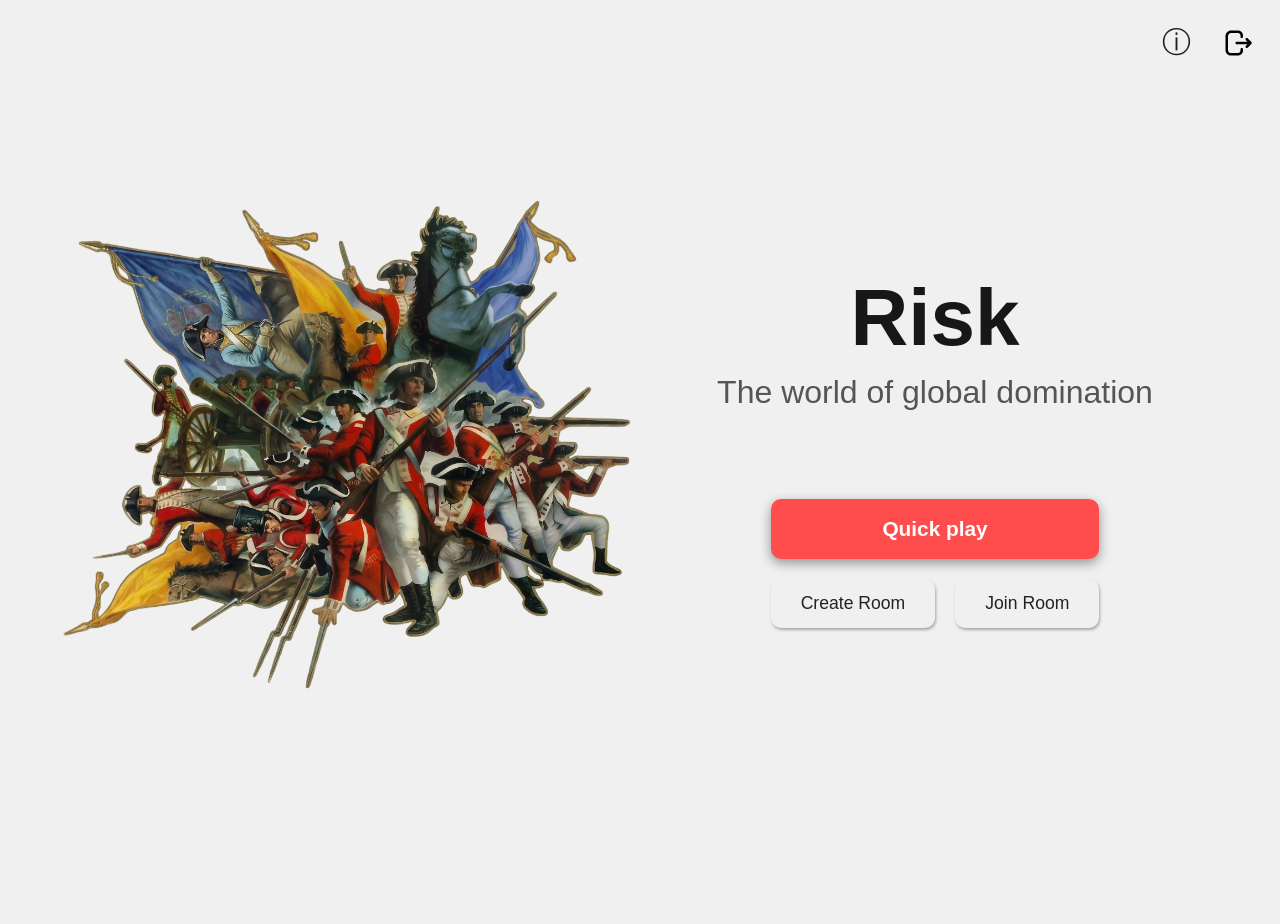
==== commit a8ae59d0: "[#REF-03] | Fixes the bug of about game icon showing 2 times | [Amisha/Adarsh]" ====
--- a/public/index.html
+++ b/public/index.html
@@ -22,10 +22,6 @@
           <h1>Risk</h1>
           <h2>The world of global domination</h2>
         </header>
-
-        <div id="game-info">
-          <button id="game-info-btn">&#9432;</button>
-        </div>
 
         <div id="join-room" class="disable-join">
           <form action="/join-room" method="post" id="join-form">
--- a/public/styles/home.css
+++ b/public/styles/home.css
@@ -128,8 +128,6 @@
   text-align: center;
   margin-bottom: 40px;
   opacity: 0;
-  animation: fadeIn 1s ease forwards;
-  animation-delay: 0.3s;
 }
 
 header h1 {
@@ -284,7 +282,7 @@
 
 main:not(.show-info) #game-heading {
   animation: fadeIn 1s ease-in forwards;
-  animation-delay: 0.6s;
+  animation-delay: 0.3s;
 }
 
 main.show-info #game-heading {
--- a/public/styles/components_style.css
+++ b/public/styles/components_style.css
@@ -405,6 +405,8 @@
 
   color: var(--text-tertiary);
   font-family: var(--primary-font);
+  align-items: center;
+  justify-content: center;
 }
 
 #deploy-troops-selector button,
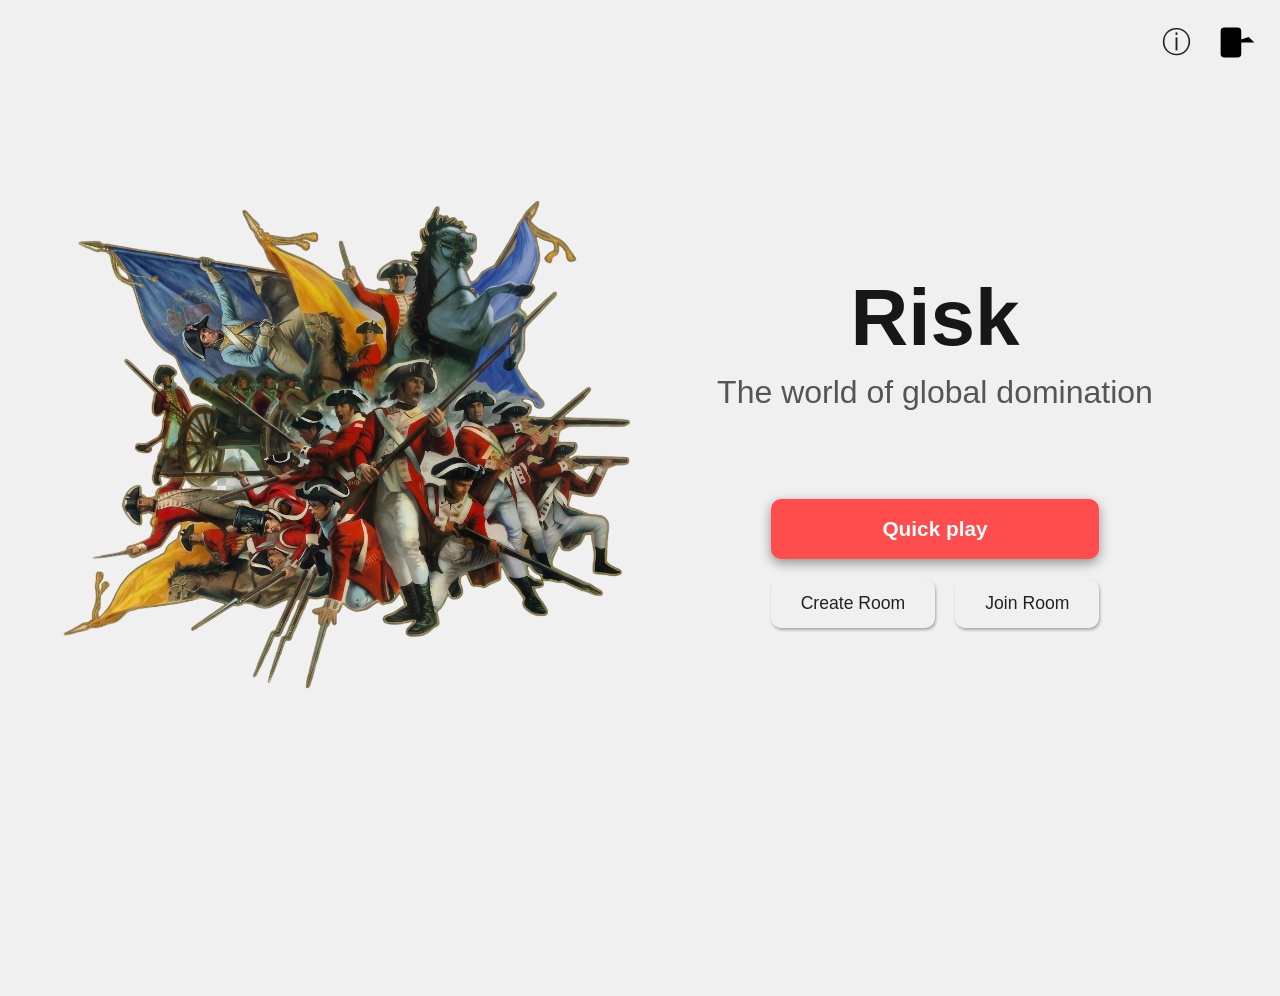
==== commit 5feaddb3: "[#REF-03] | Merge branch 'main' of github.com:step-batch-11/risk-imperium | [Adarsh/Amisha]" ====
--- a/public/index.html
+++ b/public/index.html
@@ -7,6 +7,7 @@
     <link rel="stylesheet" href="./styles/components_style.css">
     <script type="module" src="./scripts/home_page/home.js"></script>
   </head>
+
   <body>
     <main>
       <section id="image-container">
@@ -17,6 +18,10 @@
         />
       </section>
 
+      <div id="notification-container" class="notification">
+        <p id="notification-text"></p>
+      </div>
+
       <section id="content-container">
         <header id="game-heading">
           <h1>Risk</h1>
@@ -25,8 +30,17 @@
 
         <div id="join-room" class="disable-join">
           <form action="/join-room" method="post" id="join-form">
-            <input type="text" name="roomId">
-            <button type="submit">Enter</button>
+            <label for="roomId-text" id="room-title">Room-Id : </label>
+            <input
+              type="text"
+              name="roomId"
+              id="roomId-text"
+              required
+              autofocus
+            ><br>
+            <div id="joinBtn-container">
+              <button type="submit">Join</button>
+            </div>
           </form>
         </div>
 
@@ -51,16 +65,9 @@
         <div class="game-info">
           <form action="/logout" method="post">
             <button id="logout-button" type="submit">
-              <svg
-                width="30px"
-                height="30px"
-                viewBox="0 0 24 24"
-                xmlns="http://www.w3.org/2000/svg"
-              >
+              <svg viewBox="0 0 24 24" id="logout-svg">
                 <path
-                  fill-rule="evenodd"
-                  clip-rule="evenodd"
-                  d="M2 6.5C2 4.01472 4.01472 2 6.5 2H12C14.2091 2 16 3.79086 16 6V7C16 7.55228 15.5523 8 15 8C14.4477 8 14 7.55228 14 7V6C14 4.89543 13.1046 4 12 4H6.5C5.11929 4 4 5.11929 4 6.5V17.5C4 18.8807 5.11929 20 6.5 20H12C13.1046 20 14 19.1046 14 18V17C14 16.4477 14.4477 16 15 16C15.5523 16 16 16.4477 16 17V18C16 20.2091 14.2091 22 12 22H6.5C4.01472 22 2 19.9853 2 17.5V6.5ZM18.2929 8.29289C18.6834 7.90237 19.3166 7.90237 19.7071 8.29289L22.7071 11.2929C23.0976 11.6834 23.0976 12.3166 22.7071 12.7071L19.7071 15.7071C19.3166 16.0976 18.6834 16.0976 18.2929 15.7071C17.9024 15.3166 17.9024 14.6834 18.2929 14.2929L19.5858 13L11 13C10.4477 13 10 12.5523 10 12C10 11.4477 10.4477 11 11 11L19.5858 11L18.2929 9.70711C17.9024 9.31658 17.9024 8.68342 18.2929 8.29289Z"
+                  d="M14 8v-2a2 2 0 0 0 -2 -2h-7a2 2 0 0 0 -2 2v12a2 2 0 0 0 2 2h7a2 2 0 0 0 2 -2v-2 M9 12h12l-3 -3 M18 15l3 -3"
                 />
               </svg>
             </button>
@@ -72,7 +79,7 @@
           <h2>About</h2>
           <p>
             A strategy game of world domination. Capture territories, grow your
-            armies, and eliminate opponents to control the entire map.
+            armies, and eliminate opponents to control the entire world.
           </p>
         </article>
 
@@ -86,15 +93,15 @@
           <p>Each turn:</p>
           <ol>
             <li>
-              <strong>Reinforce</strong> - Get armies (territories ÷ 3, min 3 +
-              continent bonuses + cards)
+              <strong>Reinforce</strong> - Get armies (territories ÷ 3, [ min 3
+              ] + continent bonuses + cards)
             </li>
             <li>
-              <strong>Attack</strong> - Invade adjacent territories using dice
+              <strong>Attack</strong> - Invade adjacent territories using troops
             </li>
             <li>
-              <strong>Fortify</strong> - Move armies between your territories
-              (once)
+              <strong>Fortify</strong> - Move armies between your connected
+              territories (once)
             </li>
           </ol>
         </article>
@@ -102,10 +109,17 @@
         <article id="combat">
           <h2>Combat</h2>
           <ol>
-            <li>Attack with up to 3 dice (need 2+ armies)</li>
-            <li>Defender rolls up to 2 dice</li>
-            <li>Highest dice win → loser removes 1 army</li>
-            <li>Capture territory when enemy reaches 0</li>
+            <li>Attack with up to 3 troops (need 3+ army)</li>
+            <li>Defender defends with up to 2 troops ( need 1+ army )</li>
+            <li>
+              Highest dice win → loser loses the number of troops they
+              attacked/defended with
+            </li>
+            <li>
+              In case of tie → attacker loses the number of troops they attacked
+              with
+            </li>
+            <li>Capture territory when enemy has no army left</li>
           </ol>
         </article>
 
@@ -113,8 +127,10 @@
           <h2>Cards</h2>
           <ol>
             <li>Gain 1 card if you capture a territory</li>
-            <li>Trade sets for bonus armies</li>
-            <li>Max 4 cards → must trade</li>
+            <li>
+              Trade sets for bonus armies [ all 3 unique/distinct set of cards ]
+            </li>
+            <li>Max 5 cards → must trade [ force trade ]</li>
             <li>Eliminating a player gives you their cards</li>
           </ol>
         </article>
--- a/public/styles/components_style.css
+++ b/public/styles/components_style.css
@@ -85,22 +85,6 @@
   border: 2px solid var(--australia-outline);
   color: var(--australia-outline);
 }
-
-/* @media (min-width: 800px) {
-  .continent-list {
-    display: grid;
-    grid-template-columns: repeat(auto-fit, minmax(5em, 6em));
-    gap: 12px;
-  }∑
-}
-
-@media (min-width: 1024px) {
-  .continent-list {
-    display: grid;
-    grid-template-columns: repeat(2, minmax(8em, 1fr));
-    gap: 12px;
-  }
-} */
 
 .action-menu {
   position: absolute;
@@ -502,3 +486,31 @@
 .remove-events {
   pointer-events: none;
 }
+
+#roomId-text {
+  width: 65%;
+  padding: 0.5em;
+  border-radius: 4px;
+}
+#joinBtn-container {
+  display: flex;
+  align-items: center;
+  justify-content: center;
+  margin-top: 30px;
+}
+
+#joinBtn-container button {
+  padding: 0.3em;
+  width: 35%;
+  color: var(--text-inverse);
+  box-shadow: var(--shadow-soft);
+  background-color: var(--color-accent);
+  border: none;
+  border-radius: 4px;
+  font-size: 20px;
+}
+
+#join-form {
+  font-size: 20px;
+  width: 300px;
+}
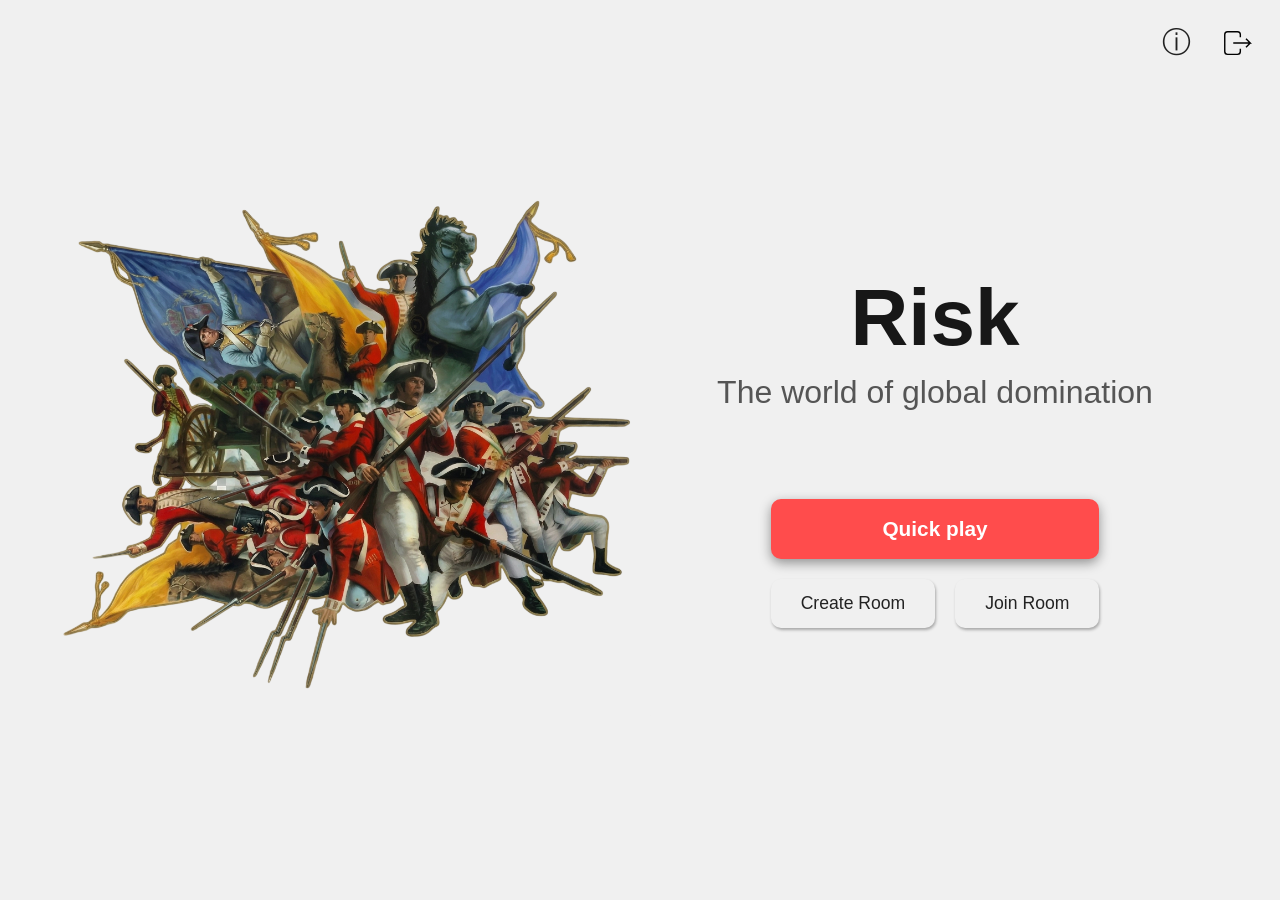
==== commit 2d62fb14: "[#08] | Merge branch 'main' of github.com:step-batch-11/risk-imperium | [Bhargavi/Charitha]" ====
--- a/public/index.html
+++ b/public/index.html
@@ -1,140 +1,133 @@
 <!DOCTYPE html>
 <html lang="en">
-  <head>
-    <title>Home</title>
-    <script type="module" src="./scripts/home.js"></script>
-    <link rel="stylesheet" href="./styles/home.css" />
-    <link rel="stylesheet" href="./styles/components_style.css">
-    <script type="module" src="./scripts/home_page/home.js"></script>
-  </head>
 
-  <body>
-    <main>
-      <section id="image-container">
-        <img
-          src="./assets/risk_logo.png"
-          alt="risk_logo.png"
-          id="risk-logo-img"
-        />
-      </section>
+<head>
+  <title>Home</title>
+  <script type="module" src="./scripts/home.js"></script>
+  <link rel="stylesheet" href="./styles/home.css" />
+  <link rel="stylesheet" href="./styles/components_style.css">
+  <link rel="stylesheet" href="./styles/animations.css">
+  <link rel="shortcut icon" href="./assets/favicon.ico" type="image/x-icon" />
+  <script type="module" src="./scripts/home_page/home.js"></script>
+</head>
 
-      <div id="notification-container" class="notification">
-        <p id="notification-text"></p>
+<body>
+  <main>
+    <section id="image-container">
+      <img src="./assets/risk_logo.png" alt="risk_logo.png" id="risk-logo-img" />
+    </section>
+
+    <div id="notification-container" class="notification">
+      <p id="notification-text"></p>
+    </div>
+
+    <section id="content-container">
+      <header id="game-heading">
+        <h1>Risk</h1>
+        <h2>The world of global domination</h2>
+      </header>
+
+      <div id="join-room" class="disable-join">
+        <form action="/join-room" method="post" id="join-form">
+          <label for="roomId-text" id="room-title">Room-Id : </label>
+          <input type="text" name="roomId" id="roomId-text" required autofocus><br>
+          <div id="joinBtn-container">
+            <button type="submit">Join</button>
+          </div>
+        </form>
       </div>
 
-      <section id="content-container">
-        <header id="game-heading">
-          <h1>Risk</h1>
-          <h2>The world of global domination</h2>
-        </header>
+      <div id="actions-panel">
+        <form method="post" action="/quick-play" id="quick-play-actions">
+          <button type="submit" id="quick-play-btn">Quick play</button>
+        </form>
 
-        <div id="join-room" class="disable-join">
-          <form action="/join-room" method="post" id="join-form">
-            <label for="roomId-text" id="room-title">Room-Id : </label>
-            <input
-              type="text"
-              name="roomId"
-              id="roomId-text"
-              required
-              autofocus
-            ><br>
-            <div id="joinBtn-container">
-              <button type="submit">Join</button>
-            </div>
-          </form>
-        </div>
-
-        <div id="actions-panel">
-          <form method="post" action="/quick-play" id="quick-play-actions">
-            <button type="submit" id="quick-play-btn">Quick play</button>
+        <div id="room-actions">
+          <form action="/create-room" method="post">
+            <button id="create-room-btn">Create Room</button>
           </form>
 
-          <div id="room-actions">
-            <form action="/create-room" method="post">
-              <button id="create-room-btn">Create Room</button>
-            </form>
+          <button id="join-room-btn">Join Room</button>
+        </div>
+      </div>
+    </section>
+    <section id="menu">
+      <div class="game-info">
+        <button id="game-info-btn">&#9432;</button>
+      </div>
+      <div class="game-info">
+        <form action="/logout" method="post">
+          <button id="logout-button" type="submit">
+            <svg viewBox="0 0 24 24" id="logout-svg">
+              <path
+                d="M14 8v-2a2 2 0 0 0 -2 -2h-7a2 2 0 0 0 -2 2v12a2 2 0 0 0 2 2h7a2 2 0 0 0 2 -2v-2 M9 12h12l-3 -3 M18 15l3 -3" />
+            </svg>
+          </button>
+        </form>
+      </div>
+    </section>
+    <section id="game-information" class="game-info hidden">
+      <article id="about">
+        <h2>About</h2>
+        <p>
+          A strategy game of world domination. Capture territories, grow your
+          armies, and eliminate opponents to control the entire world.
+        </p>
+      </article>
 
-            <button id="join-room-btn">Join Room</button>
-          </div>
-        </div>
-      </section>
-      <section id="menu">
-        <div class="game-info">
-          <button id="game-info-btn">&#9432;</button>
-        </div>
-        <div class="game-info">
-          <form action="/logout" method="post">
-            <button id="logout-button" type="submit">
-              <svg viewBox="0 0 24 24" id="logout-svg">
-                <path
-                  d="M14 8v-2a2 2 0 0 0 -2 -2h-7a2 2 0 0 0 -2 2v12a2 2 0 0 0 2 2h7a2 2 0 0 0 2 -2v-2 M9 12h12l-3 -3 M18 15l3 -3"
-                />
-              </svg>
-            </button>
-          </form>
-        </div>
-      </section>
-      <section id="game-information" class="game-info hidden">
-        <article id="about">
-          <h2>About</h2>
-          <p>
-            A strategy game of world domination. Capture territories, grow your
-            armies, and eliminate opponents to control the entire world.
-          </p>
-        </article>
+      <article id="objective">
+        <h2>Objective</h2>
+        <p>Conquer all 42 territories and defeat all players.</p>
+      </article>
 
-        <article id="objective">
-          <h2>Objective</h2>
-          <p>Conquer all 42 territories and defeat all players.</p>
-        </article>
+      <article id="turn-flow">
+        <h2>Turn Flow</h2>
+        <p>Each turn:</p>
+        <ol>
+          <li>
+            <strong>Reinforce</strong> - Get armies (territories ÷ 3, [ min 3
+            ] + continent bonuses + cards)
+          </li>
+          <li>
+            <strong>Attack</strong> - Invade adjacent territories using troops
+          </li>
+          <li>
+            <strong>Fortify</strong> - Move armies between your connected
+            territories (once)
+          </li>
+        </ol>
+      </article>
 
-        <article id="turn-flow">
-          <h2>Turn Flow</h2>
-          <p>Each turn:</p>
-          <ol>
-            <li>
-              <strong>Reinforce</strong> - Get armies (territories ÷ 3, [ min 3
-              ] + continent bonuses + cards)
-            </li>
-            <li>
-              <strong>Attack</strong> - Invade adjacent territories using troops
-            </li>
-            <li>
-              <strong>Fortify</strong> - Move armies between your connected
-              territories (once)
-            </li>
-          </ol>
-        </article>
+      <article id="combat">
+        <h2>Combat</h2>
+        <ol>
+          <li>Attack with up to 3 troops (need 3+ army)</li>
+          <li>Defender defends with up to 2 troops ( need 1+ army )</li>
+          <li>
+            Highest dice win → loser loses the number of troops they
+            attacked/defended with
+          </li>
+          <li>
+            In case of tie → attacker loses the number of troops they attacked
+            with
+          </li>
+          <li>Capture territory when enemy has no army left</li>
+        </ol>
+      </article>
 
-        <article id="combat">
-          <h2>Combat</h2>
-          <ol>
-            <li>Attack with up to 3 troops (need 3+ army)</li>
-            <li>Defender defends with up to 2 troops ( need 1+ army )</li>
-            <li>
-              Highest dice win → loser loses the number of troops they
-              attacked/defended with
-            </li>
-            <li>
-              In case of tie → attacker loses the number of troops they attacked
-              with
-            </li>
-            <li>Capture territory when enemy has no army left</li>
-          </ol>
-        </article>
+      <article id="cards">
+        <h2>Cards</h2>
+        <ol>
+          <li>Gain 1 card if you capture a territory</li>
+          <li>
+            Trade sets for bonus armies [ all 3 unique/distinct set of cards ]
+          </li>
+          <li>Max 5 cards → must trade [ force trade ]</li>
+          <li>Eliminating a player gives you their cards</li>
+        </ol>
+      </article>
+    </section>
+  </main>
+</body>
 
-        <article id="cards">
-          <h2>Cards</h2>
-          <ol>
-            <li>Gain 1 card if you capture a territory</li>
-            <li>
-              Trade sets for bonus armies [ all 3 unique/distinct set of cards ]
-            </li>
-            <li>Max 5 cards → must trade [ force trade ]</li>
-            <li>Eliminating a player gives you their cards</li>
-          </ol>
-        </article>
-      </section>
-    </main>
-  </body>
-</html>
+</html>
--- a/public/styles/home.css
+++ b/public/styles/home.css
@@ -1,29 +1,16 @@
 :root {
   --color-bg-main: #f0f0f0;
-  --color-bg-hover-light: #ddd;
-
   --text-primary: #171717;
   --text-secondary: #555;
-  --text-dark: #222;
   --text-inverse: #ffffff;
-
   --color-accent: #ff4c4c;
   --color-accent-hover: #ff1a1a;
-
-  --color-glass: rgba(255, 255, 255, 0.1);
-  --color-glass-border: rgba(255, 255, 255, 0.2);
-
-  --color-input-border: #ddd;
   --color-input-focus: var(--color-accent);
-  --color-input-focus-shadow: rgba(255, 76, 76, 0.4);
-
   --color-button-text: #222;
   --color-button-hover-bg: #ddd;
-
   --color-icon-default: #222;
   --color-icon-hover-bg: #222;
   --color-icon-hover-text: #fff;
-
   --button-light-shadow: 1px 2px 3px rgba(0, 0, 0, 0.3);
   --shadow-soft: 0 4px 12px rgba(0, 0, 0, 0.4);
   --shadow-strong: 0 8px 20px rgba(255, 26, 26, 0.5);
@@ -43,7 +30,6 @@
   background-repeat: no-repeat;
   background-size: cover;
   overflow: hidden;
-  backdrop-filter: blur(4px);
 }
 
 main {
@@ -103,10 +89,6 @@
 }
 
 #logout-button {
-  background-size: 30px 30px;
-  background-repeat: no-repeat;
-  background-position: center;
-
   display: flex;
   justify-content: center;
   align-items: center;
@@ -118,10 +100,21 @@
   transform: rotate(360deg);
 }
 
+#logout-svg {
+  width: 100%;
+  height: 100%;
+  height: 34px;
+  fill: none;
+  stroke: black;
+  stroke-width: 1;
+}
+
 #logout-button:hover {
   background-color: #222;
-  fill: white;
   transform: rotate(360deg);
+  #logout-svg {
+    stroke: white;
+  }
 }
 
 #game-heading {
@@ -197,46 +190,19 @@
   transform: translateY(-3px);
 }
 
-@keyframes fadeIn {
-  0% {
-    opacity: 0;
-    transform: translateY(-20px);
-  }
-  100% {
-    opacity: 1;
-    transform: translateY(0);
-  }
-}
-
-@keyframes pulse {
-  0% {
-    transform: scale(1);
-  }
-  50% {
-    transform: scale(1.02);
-  }
-  100% {
-    transform: scale(1);
-  }
-}
-
 #game-information {
   position: absolute;
   top: 0;
   right: 0;
   width: 50%;
-  height: 100vh;
-
+  height: 100%;
   padding: 60px 50px;
-
   display: flex;
   flex-direction: column;
   gap: 25px;
-
   transform: translateX(100%);
-  pointer-events: none;
-
   transition: transform 1s ease-in, opacity 0.6s ease;
+  overflow-y: scroll;
 }
 
 main.show-info #game-information {
--- a/public/styles/components_style.css
+++ b/public/styles/components_style.css
@@ -174,18 +174,15 @@
 #force-trade {
   z-index: 2;
   position: absolute;
-  inset: 55% 64%;
-  height: 20em;
+  inset: 45% 54%;
+  height: 23em;
   width: 40em;
   background: rgba(255, 255, 255, 0.15);
   backdrop-filter: blur(7px);
-
   border: 1px solid rgba(255, 255, 255, 0.2);
-
   box-shadow:
     0 8px 32px rgba(0, 0, 0, 0.2),
     inset 0 0 10px rgba(255, 255, 255, 0.1);
-
   border-radius: 12px;
   transition: all 0.6s ease-in;
 }
@@ -232,26 +229,26 @@
 }
 
 [data-card-type="canon"] {
-  background-image: url(../assets/canon.svg);
+  background-image: url(../assets/canon.png);
   background-position: center;
   background-size: cover;
 }
 
 [data-card-type="soldier"] {
-  background-image: url(../assets/cavalry.png);
+  background-image: url(../assets/knight.png);
   background-size: cover;
   background-position: center;
 }
 
 [data-card-type="knight"] {
   background-size: cover;
-  background-image: url(../assets/artillery.png);
+  background-image: url(../assets/knight_on_horse.png);
   background-position: center;
 }
 
 [data-card-type="wild"] {
   background-size: cover;
-  background-image: url(../assets/wildCard.png);
+  background-image: url(../assets/wild_card.jpeg);
   background-position: center;
 }
 
@@ -270,12 +267,48 @@
 .notification {
   position: fixed;
   display: none;
-  width: 100%;
-  top: 80%;
-  left: 0px;
-  height: 4em;
+  width: 60%;
+  left: 20%;
+  top: 82%;
+  height: auto;
+  padding: 15px 30px;
+  border-radius: 8px;
+  border: 2px solid var(--text-primary);
+  box-shadow: 0 8px 16px rgba(0, 0, 0, 0.4);
   opacity: 0;
-  transition: transform 0.3s ease, opacity 0.3s ease;
+  transition:
+    transform 0.3s cubic-bezier(0.2, 0.8, 0.2, 1),
+    opacity 0.3s ease;
+  transform: translateY(20px);
+  z-index: 1000;
+}
+
+.notification[style*="display: flex"] {
+  transform: translateY(0);
+}
+
+.notification.success {
+  background: var(--color-success);
+}
+.notification.fail {
+  background: var(--color-fail);
+}
+.notification.info {
+  background: var(--color-info);
+}
+.notification.warning {
+  background: var(--color-warning);
+}
+
+#notification-text {
+  color: var(--color-surface);
+  font-family: var(--secondary-font);
+  text-align: center;
+  font-size: 1.9em;
+  font-weight: bold;
+  letter-spacing: 1px;
+  text-shadow: 0 2px 4px rgba(0, 0, 0, 0.6);
+  margin: 0;
 }
 
 .notification.success,
@@ -288,59 +321,30 @@
   opacity: 0.8;
 }
 
-.notification.success {
-  background: var(--color-success);
-}
-
-.notification.fail {
-  background: var(--color-fail);
-}
-
-#notification-text {
-  color: black;
-  font-family: var(--text-secondary);
-  text-align: center;
-  font-size: 2em;
-}
-
-.notification.info {
-  background: var(--color-info);
-}
-
-.notification.warning {
-  background: var(--color-warning);
-}
-
 #skip-button {
   position: fixed;
   right: 3%;
   bottom: 20%;
-
   padding: 12px 22px;
   font-size: 16px;
-  font-family: var(--secondary-font);
-
+  font-family: var(--primary-font);
   color: #3e3326;
-
   background: linear-gradient(to bottom, #f4e7c5, #e0cfa3);
-
   border: 2px solid #8b7d6a;
   border-radius: 8px;
-
   box-shadow:
     0 3px 6px rgba(0, 0, 0, 0.3),
     inset 0 1px 0 rgba(255, 255, 255, 0.6);
-
   cursor: pointer;
   transition: all 0.2s ease;
 }
 
 #skip-button:hover {
   background: linear-gradient(to bottom, #f8edcf, #e8d8b5);
-
   border-color: #c4a75c;
-  box-shadow: 0 4px 10px rgba(0, 0, 0, 0.4), 0 0 6px rgba(196, 167, 92, 0.6);
-
+  box-shadow:
+    0 4px 10px rgba(0, 0, 0, 0.4),
+    0 0 6px rgba(196, 167, 92, 0.6);
   transform: translateY(-2px);
 }
 
@@ -455,13 +459,172 @@
   transform: scale(0.9);
 }
 
-.glass-box,
-#glass-box {
-  position: absolute;
-  background: var(--color-bg-glass-box);
+.intro-text {
+  position: absolute;
+  font-size: 32px;
+  text-align: center;
+  opacity: 0;
+  animation: fadeInOut 4s ease forwards;
+}
+
+#winner-name {
+  margin-top : 10px;
+  margin-bottom : 10px;
+}
+
+@keyframes fadeInOut {
+  0% {
+    opacity: 0;
+    transform: translateY(20px);
+  }
+  20% {
+    opacity: 1;
+    transform: translateY(0);
+  }
+  70% {
+    opacity: 1;
+  }
+  100% {
+    opacity: 0;
+    transform: translateY(-20px);
+  }
+}
+
+.winning-screen {
+  height: 100vh;
+  width: 100vw;
+  padding : 0px;
+  margin : 0px;
+  background: rgba(8, 8, 8, 0.88);
+  display: flex;
+  justify-content: center;
+  align-items: center;
+  overflow: hidden;
+  position: absolute;
+  top : 0px;
+  left : 0px;
+  line-height: 2em;
+  color: rgb(183, 183, 183);
+  font-family: "Georgia", serif;
+}
+
+.hide-screen {
+  display: none !important;
+}
+/* 
+.winning-screen.show {
+  opacity: 1;
+  pointer-events: auto;
+} */
+
+.conquerors-scroll {
+  position: absolute;
+  top: 100%; /* start below screen */
+  display: flex;
+  flex-direction: column;
+  align-items: center;
+  gap: 60px;
+  transition: opacity 1s ease;
+  padding-top: 50vh;
+  padding-bottom: 50vh;
+}
+
+/* .conquerors-scroll.show {
+  
+} */
+
+.conqueror {
+  /* position: absolute; */
+  text-align: center;
+  /* opacity: 0;
+  transform: scale(0.8);
+  transition: all 1s ease; */
+}
+
+.conquerors-scroll.show {
+  animation: scroll 24s ease-out forwards;
+}
+
+@keyframes scroll {
+  0% {
+    transform: translateY(0%);
+  }
+  100% {
+    transform: translateY(-100%);
+  }
+}
+
+.conqueror img {
+  width: 180px !important;
+  height: 180px !important;
+  object-fit: cover !important;
+
+  border-radius: 50%;
+  margin-bottom: 20px;
+}
+
+.conqueror h2 {
+  margin: 10px 0;
+  font-size: 28px;
+  letter-spacing: 1px;
+}
+
+.conqueror p {
+  font-size: 18px;
+  font-style: italic;
+  color: rgb(183, 183, 183);
+  max-width: 400px;
+  margin: 0 auto;
+}
+
+.final-winner {
+  transform: scale(1.4);
+}
+.final-winner img {
+  margin-top: 30px;
+  width: 240px;
+  height: 240px;
+   border: 2px solid gold;
+  box-shadow: 0 0 5px gold, 0 0 10px gold(0, 57%, 35%, 0.706); 
+}
+
+.final-winner h3 {
+  font-size: 36px;
+  color: #8b2626;
+}
+
+.final-winner p {
+  font-size: 22px;
+  color: #fff;
+}
+
+.fade-out {
+  opacity: 0;
+  filter: blur(4px);
+  transition: opacity 1s ease, filter 1s ease;
+}
+
+@keyframes winnerGlow {
+  0% {
+    box-shadow: 0 0 20px gold;
+  }
+  50% {
+    box-shadow: 0 0 60px gold;
+  }
+  100% {
+    box-shadow: 0 0 20px gold;
+  }
+}
+
+.final-winner img {
+  animation: winnerGlow 2s infinite;
+}
+
+.glass-box {
+  position: absolute;
   margin: 0 auto;
   z-index: 10;
-  height: 20em;
+  height: 40em;
   width: 40em;
   border-radius: 10px;
   display: flex;
@@ -470,9 +633,9 @@
   justify-content: center;
   align-items: center;
   color: var(--color-glass-box);
-  inset: 30%;
+  inset: 8%;
   transition: all 0.6s ease-in;
-  box-shadow: 0 0 5px 4px rgba(15, 110, 194, 0.437);
+  /* box-shadow: 0 0 5px 4px rgba(15, 110, 194, 0.437); */
 }
 
 .d-none {
@@ -492,6 +655,7 @@
   padding: 0.5em;
   border-radius: 4px;
 }
+
 #joinBtn-container {
   display: flex;
   align-items: center;
@@ -499,7 +663,28 @@
   margin-top: 30px;
 }
 
-#joinBtn-container button {
+#winner-name {
+  height: 20px;
+  font-size: 20px;
+}
+
+#winner-quote {
+  margin-bottom : 10px;
+}
+
+#hom-btn {
+margin-top: 50px;
+}
+
+#home-btn a {
+  text-decoration: none;
+  color: rgb(249, 246, 246);
+  background-color: #2f2e2e;
+  font-size: 20px;
+}
+
+#joinBtn-container button,
+#home-btn a {
   padding: 0.3em;
   width: 35%;
   color: var(--text-inverse);
@@ -514,3 +699,55 @@
   font-size: 20px;
   width: 300px;
 }
+
+#themes {
+  anchor-name: --theme-anchor;
+}
+
+#theme-area {
+  position-anchor: --theme-anchor;
+  inset: auto;
+  bottom: anchor(--theme-anchor top);
+  left: calc(anchor(--theme-anchor left) - 2em);
+  margin-bottom: 8px;
+  padding: 8px;
+  background-color: var(--color-surface);
+  backdrop-filter: blur(12px);
+  -webkit-backdrop-filter: blur(12px);
+  border: none;
+  border-radius: 8px;
+  box-shadow: 0 4px 16px rgba(0, 0, 0, 0.2); /* Adds physical depth */
+}
+
+#theme-area ul {
+  margin: 0;
+  padding: 0;
+}
+
+#theme-area li {
+  list-style: none;
+}
+
+#theme-area button {
+  font-size: 1.1em;
+  padding: 8px 12px;
+  width: 100px;
+  text-align: left;
+  border-radius: 4px;
+  border: none;
+  margin-bottom: 2px;
+  cursor: pointer;
+  transition: background-color 0.2s ease;
+  color: var(--text-primary);
+  background-color: transparent;
+  font-family: var(--primary-font);
+}
+
+#theme-area li:last-child button {
+  margin-bottom: 0;
+}
+
+#theme-area button:hover {
+  color: white;
+  background-color: var(--color-bg-deploy-selector-button-hover);
+}
--- a/public/styles/animations.css
+++ b/public/styles/animations.css
@@ -0,0 +1,131 @@
+@keyframes roll {
+  0% {
+    transform: scale(0) rotate;
+    opacity: 0;
+  }
+
+  15% {
+    transform: scale(1.3);
+    opacity: 1;
+  }
+
+  30% {
+    transform: scale(1);
+  }
+
+  45% {
+    transform: scale(1.1);
+  }
+
+  60% {
+    transform: scale(1);
+  }
+
+  75% {
+    transform: scale(1.05);
+  }
+
+  90% {
+    transform: scale(1);
+  }
+
+  100% {
+    transform: scale(1);
+  }
+}
+
+@keyframes jump {
+  0% {
+    transform: translateY(0);
+  }
+
+  30% {
+    transform: translateY(-10px);
+  }
+
+  50% {
+    transform: translateY(0);
+  }
+
+  70% {
+    transform: translateY(-5px);
+  }
+
+  100% {
+    transform: translateY(0);
+  }
+}
+
+@keyframes friendly-breathe {
+  0% {
+    filter: drop-shadow(0px 0px 0px rgba(134, 0, 0, 0.3));
+  }
+  50% {
+    filter: drop-shadow(0px 2px 3px rgba(134, 0, 0, 0.8));
+  }
+  100% {
+    filter: drop-shadow(0px 0px 0px rgba(134, 0, 0, 0.3));
+  }
+}
+
+@keyframes fadeIn {
+  0% {
+    opacity: 0;
+    transform: translateY(-20px);
+  }
+  100% {
+    opacity: 1;
+    transform: translateY(0);
+  }
+}
+
+@keyframes pulse {
+  0% {
+    transform: scale(1);
+  }
+  50% {
+    transform: scale(1.02);
+  }
+  100% {
+    transform: scale(1);
+  }
+}
+
+@keyframes dots {
+  0% {
+    content: ".";
+  }
+  25% {
+    content: "..";
+  }
+  50% {
+    content: "...";
+  }
+  75% {
+    content: "....";
+  }
+  100% {
+    content: ".....";
+  }
+}
+
+@keyframes pulse {
+  0% {
+    transform: scale(1);
+  }
+  50% {
+    transform: scale(1.02);
+  }
+  100% {
+    transform: scale(1);
+  }
+}
+
+@keyframes shimmerMove {
+  0% {
+    background-position: 200% 0;
+  }
+  100% {
+    background-position: -200% 0;
+  }
+}
